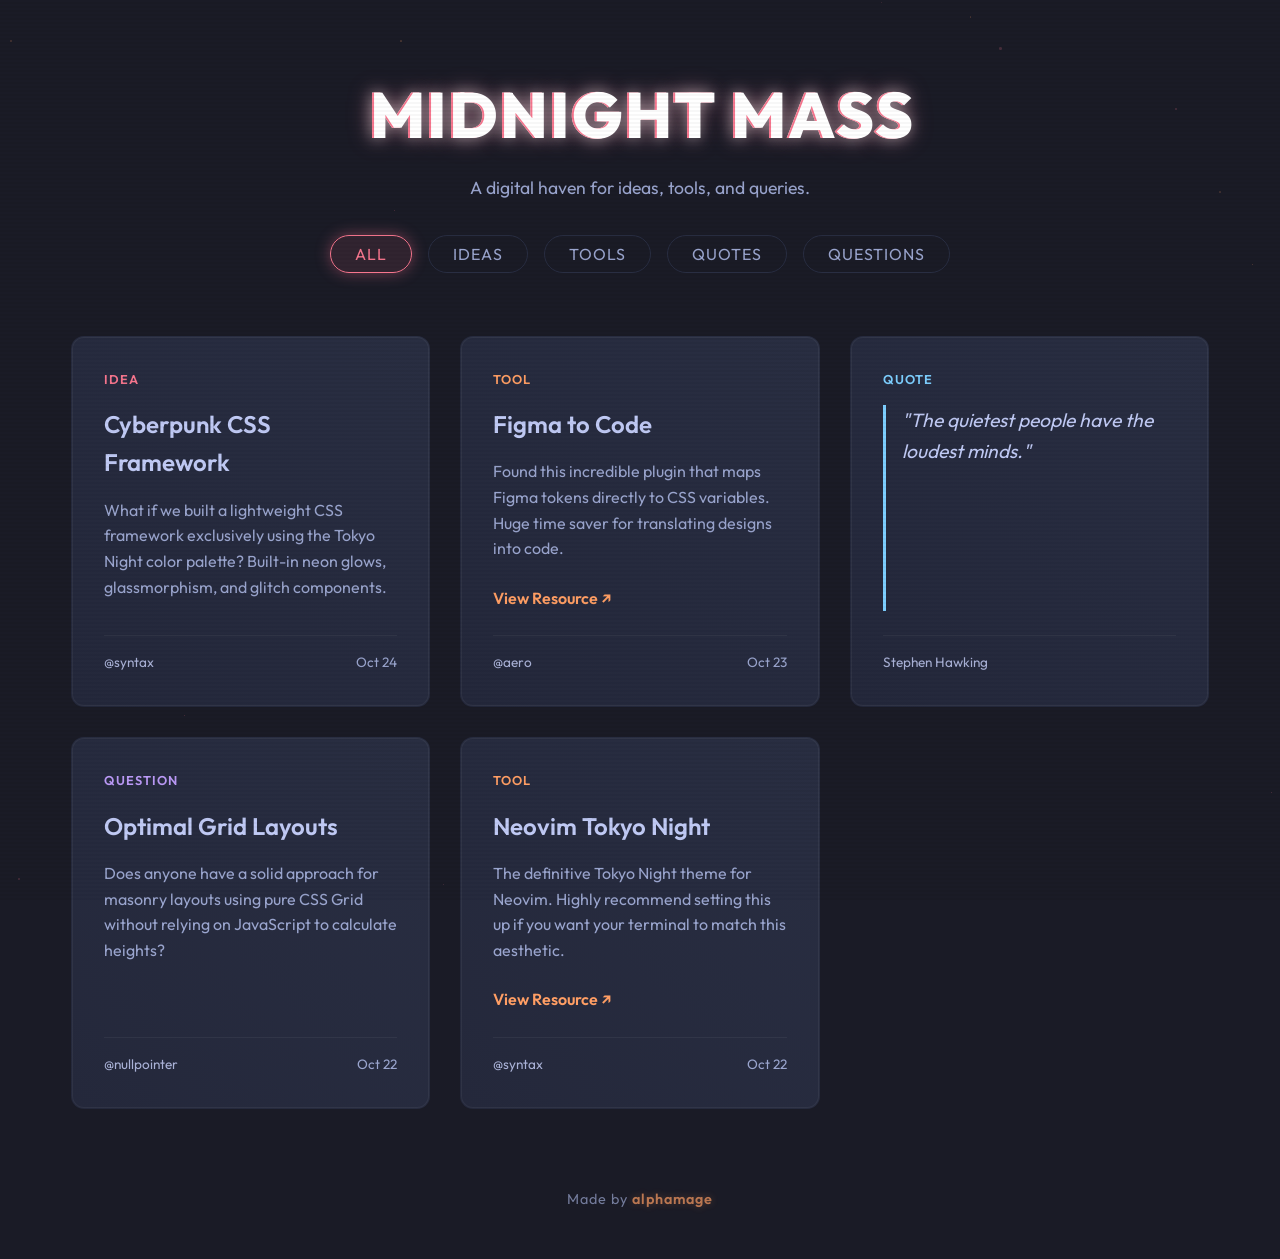
==== index.html @ f2aa25c3 "Initial commit: Midnight Mass community board" ====
<!DOCTYPE html>
<html lang="en">
<head>
    <meta charset="UTF-8">
    <meta name="viewport" content="width=device-width, initial-scale=1.0">
    <title>Midnight Mass</title>
    <!-- Use Google Fonts Outfit as a fallback for Gued -->
    <link rel="preconnect" href="https://fonts.googleapis.com">
    <link rel="preconnect" href="https://fonts.gstatic.com" crossorigin>
    <link href="https://fonts.googleapis.com/css2?family=Outfit:wght@300;400;600;800&display=swap" rel="stylesheet">
    <link rel="stylesheet" href="styles.css">
</head>
<body>
    <div class="particles" id="particles"></div>
    <div class="scanlines"></div>

    <header>
        <div class="logo-container">
            <h1 class="glitch" data-text="MIDNIGHT MASS">MIDNIGHT MASS</h1>
            <p class="subtitle">A digital haven for ideas, tools, and queries.</p>
        </div>
        <nav class="filter-nav">
            <button class="filter-btn active" data-filter="all">All</button>
            <button class="filter-btn" data-filter="idea">Ideas</button>
            <button class="filter-btn" data-filter="tool">Tools</button>
            <button class="filter-btn" data-filter="quote">Quotes</button>
            <button class="filter-btn" data-filter="question">Questions</button>
        </nav>
    </header>

    <main class="grid-container" id="board">
        <!-- Idea Card -->
        <article class="card idea animate-on-scroll">
            <div class="card-glow"></div>
            <div class="card-content">
                <span class="tag">Idea</span>
                <h2>Cyberpunk CSS Framework</h2>
                <p>What if we built a lightweight CSS framework exclusively using the Tokyo Night color palette? Built-in neon glows, glassmorphism, and glitch components.</p>
                <div class="meta">
                    <span class="author">@syntax</span>
                    <span class="date">Oct 24</span>
                </div>
            </div>
        </article>

        <!-- Tool Card -->
        <article class="card tool animate-on-scroll">
            <div class="card-glow"></div>
            <div class="card-content">
                <span class="tag">Tool</span>
                <h2>Figma to Code</h2>
                <p>Found this incredible plugin that maps Figma tokens directly to CSS variables. Huge time saver for translating designs into code.</p>
                <a href="#" class="card-link">View Resource ↗</a>
                <div class="meta">
                    <span class="author">@aero</span>
                    <span class="date">Oct 23</span>
                </div>
            </div>
        </article>

        <!-- Quote Card -->
        <article class="card quote animate-on-scroll">
            <div class="card-glow"></div>
            <div class="card-content">
                <span class="tag">Quote</span>
                <blockquote class="cyber-quote">
                    "The quietest people have the loudest minds."
                </blockquote>
                <div class="meta">
                    <span class="author">Stephen Hawking</span>
                </div>
            </div>
        </article>

        <!-- Question Card -->
        <article class="card question animate-on-scroll">
            <div class="card-glow"></div>
            <div class="card-content">
                <span class="tag">Question</span>
                <h2>Optimal Grid Layouts</h2>
                <p>Does anyone have a solid approach for masonry layouts using pure CSS Grid without relying on JavaScript to calculate heights?</p>
                <div class="meta">
                    <span class="author">@nullpointer</span>
                    <span class="date">Oct 22</span>
                </div>
            </div>
        </article>
        
        <!-- Another Tool -->
        <article class="card tool animate-on-scroll">
            <div class="card-glow"></div>
            <div class="card-content">
                <span class="tag">Tool</span>
                <h2>Neovim Tokyo Night</h2>
                <p>The definitive Tokyo Night theme for Neovim. Highly recommend setting this up if you want your terminal to match this aesthetic.</p>
                <a href="#" class="card-link">View Resource ↗</a>
                <div class="meta">
                    <span class="author">@syntax</span>
                    <span class="date">Oct 22</span>
                </div>
            </div>
        </article>
    </main>

    <footer class="site-footer">
        <p>Made by <span class="creator">alphamage</span></p>
    </footer>

    <script src="script.js"></script>
</body>
</html>
---- styles.css ----
:root {
    --bg-color: #1a1b26;
    --surface-color: #24283b;
    --surface-hover: #292e42;
    --text-primary: #c0caf5;
    --text-secondary: #9aa5ce;
    --dark-pink: #f7768e;
    --light-orange: #ff9e64;
    --cyan: #7dcfff;
    --purple: #bb9af7;
    --font-family: 'Gued', 'Outfit', sans-serif;
}

* {
    margin: 0;
    padding: 0;
    box-sizing: border-box;
}

body {
    background-color: var(--bg-color);
    color: var(--text-primary);
    font-family: var(--font-family);
    line-height: 1.6;
    min-height: 100vh;
    overflow-x: hidden;
    position: relative;
}

/* Background Effects */
.scanlines {
    position: fixed;
    top: 0;
    left: 0;
    width: 100vw;
    height: 100vh;
    background: linear-gradient(to bottom, rgba(255,255,255,0), rgba(255,255,255,0) 50%, rgba(0,0,0,0.1) 50%, rgba(0,0,0,0.1));
    background-size: 100% 4px;
    z-index: 9999;
    pointer-events: none;
    opacity: 0.3;
}

/* Header */
header {
    text-align: center;
    padding: 4rem 2rem 2rem;
    position: relative;
    z-index: 10;
}

.logo-container {
    margin-bottom: 2rem;
}

.glitch {
    font-size: 4rem;
    font-weight: 800;
    text-transform: uppercase;
    position: relative;
    display: inline-block;
    color: #ffffff;
    text-shadow: 0 0 15px rgba(255, 255, 255, 0.5), 0 0 25px rgba(247, 118, 142, 0.4);
    letter-spacing: 2px;
}

.glitch::before, .glitch::after {
    content: attr(data-text);
    position: absolute;
    top: 0;
    left: 0;
    width: 100%;
    height: 100%;
}

.glitch::before {
    left: 2px;
    text-shadow: -2px 0 var(--dark-pink);
    clip: rect(24px, 550px, 90px, 0);
    animation: glitch-anim 3s infinite linear alternate-reverse;
}

.glitch::after {
    left: -2px;
    text-shadow: -2px 0 var(--light-orange);
    clip: rect(85px, 550px, 140px, 0);
    animation: glitch-anim 2.5s infinite linear alternate-reverse;
}

@keyframes glitch-anim {
    0% { clip: rect(20px, 9999px, 86px, 0); }
    5% { clip: rect(61px, 9999px, 12px, 0); }
    10% { clip: rect(98px, 9999px, 54px, 0); }
    15% { clip: rect(33px, 9999px, 91px, 0); }
    20% { clip: rect(11px, 9999px, 34px, 0); }
    25% { clip: rect(76px, 9999px, 88px, 0); }
    30% { clip: rect(4px, 9999px, 5px, 0); }
    35% { clip: rect(40px, 9999px, 20px, 0); }
    40% { clip: rect(99px, 9999px, 66px, 0); }
    45% { clip: rect(81px, 9999px, 44px, 0); }
    50% { clip: rect(55px, 9999px, 11px, 0); }
    55% { clip: rect(22px, 9999px, 77px, 0); }
    60% { clip: rect(1px, 9999px, 33px, 0); }
    65% { clip: rect(88px, 9999px, 22px, 0); }
    70% { clip: rect(14px, 9999px, 99px, 0); }
    75% { clip: rect(77px, 9999px, 44px, 0); }
    80% { clip: rect(33px, 9999px, 88px, 0); }
    85% { clip: rect(55px, 9999px, 11px, 0); }
    90% { clip: rect(99px, 9999px, 66px, 0); }
    95% { clip: rect(22px, 9999px, 44px, 0); }
    100% { clip: rect(66px, 9999px, 88px, 0); }
}

.subtitle {
    color: var(--text-secondary);
    font-size: 1.1rem;
    margin-top: 0.5rem;
}

/* Filter Navigation */
.filter-nav {
    display: flex;
    justify-content: center;
    gap: 1rem;
    flex-wrap: wrap;
}

.filter-btn {
    background: transparent;
    border: 1px solid var(--surface-hover);
    color: var(--text-secondary);
    padding: 0.5rem 1.5rem;
    border-radius: 30px;
    cursor: pointer;
    font-family: inherit;
    font-size: 1rem;
    transition: all 0.3s ease;
    text-transform: uppercase;
    letter-spacing: 1px;
}

.filter-btn:hover {
    border-color: var(--dark-pink);
    color: var(--text-primary);
    box-shadow: 0 0 10px rgba(247, 118, 142, 0.3);
}

.filter-btn.active {
    background: rgba(247, 118, 142, 0.1);
    border-color: var(--dark-pink);
    color: var(--dark-pink);
    box-shadow: 0 0 15px rgba(247, 118, 142, 0.4);
}

/* Grid Layout */
.grid-container {
    max-width: 1200px;
    margin: 0 auto;
    padding: 2rem;
    display: grid;
    grid-template-columns: repeat(auto-fill, minmax(300px, 1fr));
    gap: 2rem;
    position: relative;
    z-index: 10;
}

/* Cards */
.card {
    background: var(--surface-color);
    border-radius: 12px;
    position: relative;
    transition: transform 0.3s ease, box-shadow 0.3s ease;
    cursor: default;
    opacity: 0;
    transform: translateY(20px);
}

.card.visible {
    opacity: 1;
    transform: translateY(0);
}

.card::before {
    content: '';
    position: absolute;
    top: -1px; left: -1px; right: -1px; bottom: -1px;
    background: linear-gradient(45deg, var(--surface-color), var(--surface-hover));
    z-index: -1;
    border-radius: 13px;
    transition: all 0.3s ease;
}

.card:hover {
    transform: translateY(-5px);
    box-shadow: 0 10px 20px rgba(0,0,0,0.3);
}

/* Glow Effect */
.card-glow {
    position: absolute;
    width: 100%;
    height: 100%;
    top: 0;
    left: 0;
    border-radius: 12px;
    box-shadow: inset 0 0 0 1px rgba(255,255,255,0.05);
    transition: all 0.3s ease;
    pointer-events: none;
}

.card:hover .card-glow {
    box-shadow: inset 0 0 0 1px var(--dark-pink), 0 0 20px rgba(247, 118, 142, 0.2);
}

/* Alternate Glow for different types */
.card.tool:hover .card-glow { box-shadow: inset 0 0 0 1px var(--light-orange), 0 0 20px rgba(255, 158, 100, 0.2); }
.card.quote:hover .card-glow { box-shadow: inset 0 0 0 1px var(--cyan), 0 0 20px rgba(125, 207, 255, 0.2); }
.card.question:hover .card-glow { box-shadow: inset 0 0 0 1px var(--purple), 0 0 20px rgba(187, 154, 247, 0.2); }

.card-content {
    padding: 2rem;
    height: 100%;
    display: flex;
    flex-direction: column;
}

.tag {
    font-size: 0.8rem;
    text-transform: uppercase;
    letter-spacing: 1px;
    margin-bottom: 1rem;
    display: inline-block;
    font-weight: 600;
}

.idea .tag { color: var(--dark-pink); }
.tool .tag { color: var(--light-orange); }
.quote .tag { color: var(--cyan); }
.question .tag { color: var(--purple); }

.card h2 {
    font-size: 1.5rem;
    margin-bottom: 1rem;
    font-weight: 600;
}

.card p {
    color: var(--text-secondary);
    flex-grow: 1;
    margin-bottom: 1.5rem;
}

.cyber-quote {
    font-size: 1.2rem;
    font-style: italic;
    border-left: 3px solid var(--cyan);
    padding-left: 1rem;
    margin-bottom: 1.5rem;
    flex-grow: 1;
    color: var(--text-primary);
}

.card-link {
    color: var(--light-orange);
    text-decoration: none;
    font-weight: 600;
    margin-bottom: 1.5rem;
    display: inline-block;
    transition: color 0.2s ease;
}

.card-link:hover {
    color: #ffb86c;
    text-shadow: 0 0 8px rgba(255, 158, 100, 0.5);
}

.meta {
    display: flex;
    justify-content: space-between;
    font-size: 0.85rem;
    color: var(--text-secondary);
    border-top: 1px solid rgba(255,255,255,0.05);
    padding-top: 1rem;
    margin-top: auto;
}

.author {
    color: #a9b1d6;
}

/* Hide utility for filtering */
.hidden {
    display: none !important;
}

/* Footer */
.site-footer {
    text-align: center;
    padding: 3rem 1rem;
    position: relative;
    z-index: 10;
    color: var(--text-secondary);
    font-size: 0.9rem;
    letter-spacing: 1px;
    opacity: 0.7;
    transition: opacity 0.3s ease;
}

.site-footer:hover {
    opacity: 1;
}

.creator {
    color: var(--light-orange);
    font-weight: 600;
    text-shadow: 0 0 8px rgba(255, 158, 100, 0.4);
}

@media (max-width: 768px) {
    .glitch { font-size: 2.5rem; }
    .grid-container { gap: 1rem; padding: 1rem; }
}
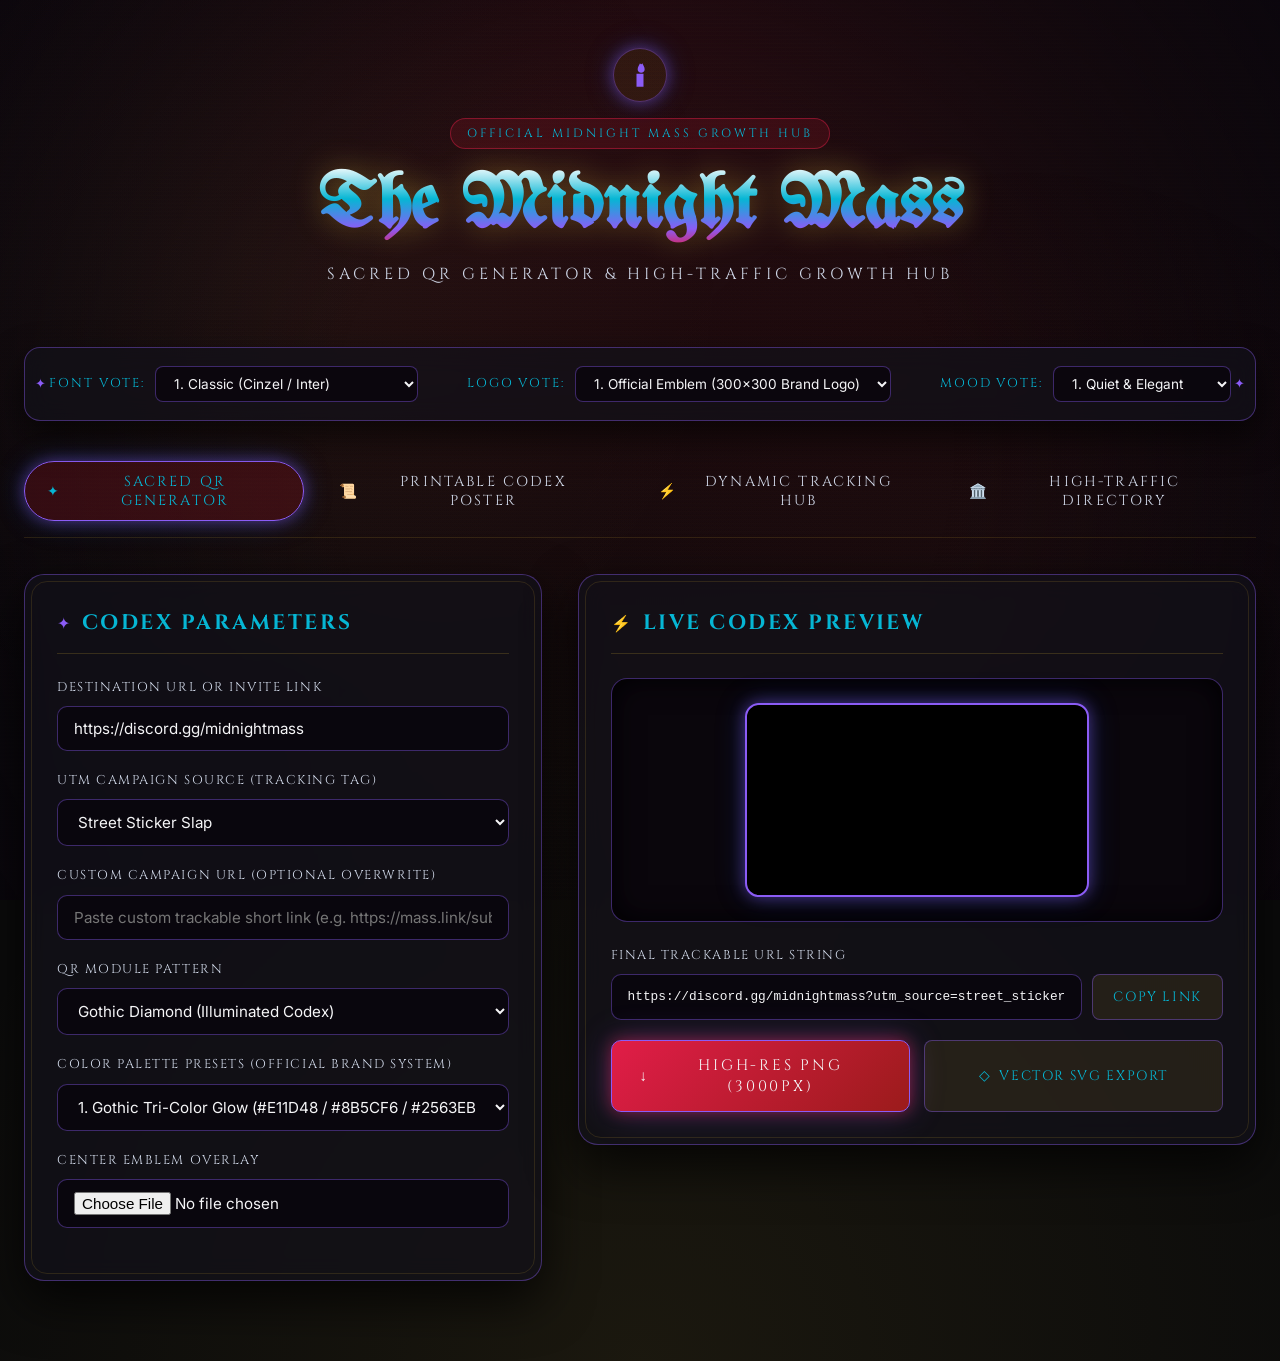
==== commit a9de89fc: "Deploy index.html" ====
--- a/index.html
+++ b/index.html
@@ -1,111 +1,362 @@
 <!DOCTYPE html>
 <html lang="en">
 <head>
-    <meta charset="UTF-8">
-    <meta name="viewport" content="width=device-width, initial-scale=1.0">
-    <title>Midnight Mass</title>
-    <!-- Use Google Fonts Outfit as a fallback for Gued -->
-    <link rel="preconnect" href="https://fonts.googleapis.com">
-    <link rel="preconnect" href="https://fonts.gstatic.com" crossorigin>
-    <link href="https://fonts.googleapis.com/css2?family=Outfit:wght@300;400;600;800&display=swap" rel="stylesheet">
-    <link rel="stylesheet" href="styles.css">
+  <meta charset="UTF-8">
+  <meta name="viewport" content="width=device-width, initial-scale=1.0">
+  <title>Midnight Mass — Sacred QR Generator & Growth Hub</title>
+  
+  <!-- Fonts -->
+  <link rel="preconnect" href="https://fonts.googleapis.com">
+  <link rel="preconnect" href="https://fonts.gstatic.com" crossorigin>
+  <link href="https://fonts.googleapis.com/css2?family=Cinzel:wght@400;600;700;900&family=Inter:wght@300;400;500;600;700&family=Playfair+Display:ital,wght@0,400;0,600;0,700;1,400&family=Source+Sans+3:wght@300;400;600&family=UnifrakturMaguntia&display=swap" rel="stylesheet">
+  
+  <!-- Sacred Codex Styles -->
+  <link rel="stylesheet" href="codex_styles.css">
 </head>
 <body>
-    <div class="particles" id="particles"></div>
-    <div class="scanlines"></div>
-
+
+  <!-- Ambient Fog & Candlelight Flicker Effect Overlay -->
+  <div class="candlelight-overlay"></div>
+
+  <div class="container">
+    
+    <!-- Sacred Header -->
     <header>
-        <div class="logo-container">
-            <h1 class="glitch" data-text="MIDNIGHT MASS">MIDNIGHT MASS</h1>
-            <p class="subtitle">A digital haven for ideas, tools, and queries.</p>
-        </div>
-        <nav class="filter-nav">
-            <button class="filter-btn active" data-filter="all">All</button>
-            <button class="filter-btn" data-filter="idea">Ideas</button>
-            <button class="filter-btn" data-filter="tool">Tools</button>
-            <button class="filter-btn" data-filter="quote">Quotes</button>
-            <button class="filter-btn" data-filter="question">Questions</button>
-        </nav>
+      <div class="sacred-emblem-header" id="headerSacredEmblem">
+        <svg viewBox="0 0 24 24"><path d="M12 2C11.5 3.5 10 5 10 7C10 8.7 11.3 10 13 10C14.7 10 16 8.7 16 7C16 5 14.5 3.5 14 2C13.5 3 12.5 3 12 2ZM9 11H15V22H9V11Z"/></svg>
+      </div>
+      <div class="brand-badge">Official Midnight Mass Growth Hub</div>
+      <h1 class="codex-hero-title">The Midnight Mass</h1>
+      <p class="codex-hero-subtitle">Sacred QR Generator & High-Traffic Growth Hub</p>
     </header>
 
-    <main class="grid-container" id="board">
-        <!-- Idea Card -->
-        <article class="card idea animate-on-scroll">
-            <div class="card-glow"></div>
-            <div class="card-content">
-                <span class="tag">Idea</span>
-                <h2>Cyberpunk CSS Framework</h2>
-                <p>What if we built a lightweight CSS framework exclusively using the Tokyo Night color palette? Built-in neon glows, glassmorphism, and glitch components.</p>
-                <div class="meta">
-                    <span class="author">@syntax</span>
-                    <span class="date">Oct 24</span>
-                </div>
-            </div>
-        </article>
-
-        <!-- Tool Card -->
-        <article class="card tool animate-on-scroll">
-            <div class="card-glow"></div>
-            <div class="card-content">
-                <span class="tag">Tool</span>
-                <h2>Figma to Code</h2>
-                <p>Found this incredible plugin that maps Figma tokens directly to CSS variables. Huge time saver for translating designs into code.</p>
-                <a href="#" class="card-link">View Resource ↗</a>
-                <div class="meta">
-                    <span class="author">@aero</span>
-                    <span class="date">Oct 23</span>
-                </div>
-            </div>
-        </article>
-
-        <!-- Quote Card -->
-        <article class="card quote animate-on-scroll">
-            <div class="card-glow"></div>
-            <div class="card-content">
-                <span class="tag">Quote</span>
-                <blockquote class="cyber-quote">
-                    "The quietest people have the loudest minds."
-                </blockquote>
-                <div class="meta">
-                    <span class="author">Stephen Hawking</span>
-                </div>
-            </div>
-        </article>
-
-        <!-- Question Card -->
-        <article class="card question animate-on-scroll">
-            <div class="card-glow"></div>
-            <div class="card-content">
-                <span class="tag">Question</span>
-                <h2>Optimal Grid Layouts</h2>
-                <p>Does anyone have a solid approach for masonry layouts using pure CSS Grid without relying on JavaScript to calculate heights?</p>
-                <div class="meta">
-                    <span class="author">@nullpointer</span>
-                    <span class="date">Oct 22</span>
-                </div>
-            </div>
-        </article>
-        
-        <!-- Another Tool -->
-        <article class="card tool animate-on-scroll">
-            <div class="card-glow"></div>
-            <div class="card-content">
-                <span class="tag">Tool</span>
-                <h2>Neovim Tokyo Night</h2>
-                <p>The definitive Tokyo Night theme for Neovim. Highly recommend setting this up if you want your terminal to match this aesthetic.</p>
-                <a href="#" class="card-link">View Resource ↗</a>
-                <div class="meta">
-                    <span class="author">@syntax</span>
-                    <span class="date">Oct 22</span>
-                </div>
-            </div>
-        </article>
-    </main>
-
-    <footer class="site-footer">
-        <p>Made by <span class="creator">alphamage</span></p>
-    </footer>
-
-    <script src="script.js"></script>
+    <!-- Customizer Control Bar -->
+    <div class="customizer-bar">
+      <div class="control-group">
+        <span class="control-label">Font Vote:</span>
+        <select class="control-select" id="fontSelector">
+          <option value="classic">1. Classic (Cinzel / Inter)</option>
+          <option value="softer">2. Softer (Playfair / Source Sans)</option>
+        </select>
+      </div>
+
+      <div class="control-group">
+        <span class="control-label">Logo Vote:</span>
+        <select class="control-select" id="logoSelector">
+          <option value="brand_logo_300" selected>1. Official Emblem (300x300 Brand Logo)</option>
+          <option value="candle">2. Minimal Candle</option>
+          <option value="gothic_m">3. Stylized Gothic M</option>
+          <option value="cross">4. Thin Sacred Cross</option>
+        </select>
+      </div>
+
+      <div class="control-group">
+        <span class="control-label">Mood Vote:</span>
+        <select class="control-select" id="moodSelector">
+          <option value="quiet">1. Quiet & Elegant</option>
+          <option value="heavy">2. Darker & Heavier</option>
+          <option value="cinematic">3. Moody Cinematic</option>
+        </select>
+      </div>
+    </div>
+
+    <!-- Navigation Tabs -->
+    <div class="codex-tabs">
+      <button class="tab-btn active" data-tab="qrGeneratorTab">
+        <span>✦</span> Sacred QR Generator
+      </button>
+      <button class="tab-btn" data-tab="printablePosterTab">
+        <span>📜</span> Printable Codex Poster
+      </button>
+      <button class="tab-btn" data-tab="trackingSetupTab">
+        <span>⚡</span> Dynamic Tracking Hub
+      </button>
+      <button class="tab-btn" data-tab="strategyDirectoryTab">
+        <span>🏛️</span> High-Traffic Directory
+      </button>
+    </div>
+
+    <!-- TAB 1: SACRED QR GENERATOR -->
+    <div id="qrGeneratorTab" class="tab-content app-grid">
+      
+      <!-- Controls Panel -->
+      <div class="codex-card">
+        <div class="card-title-header">
+          <div class="card-icon">✦</div>
+          <h2 class="card-title">Codex Parameters</h2>
+        </div>
+
+        <div class="form-group">
+          <label class="form-label">Destination URL or Invite Link</label>
+          <input type="text" id="baseUrlInput" class="form-input" value="https://discord.gg/midnightmass" placeholder="https://discord.gg/midnightmass">
+        </div>
+
+        <div class="form-group">
+          <label class="form-label">UTM Campaign Source (Tracking Tag)</label>
+          <select id="utmSourceSelect" class="form-select">
+            <option value="street_sticker">Street Sticker Slap</option>
+            <option value="tiktok_bio">TikTok Bio Link</option>
+            <option value="r_goth">Reddit /r/goth Post</option>
+            <option value="club_flyer">Goth Club Restroom Flyer</option>
+            <option value="apparel_tag">Merch Package Insert Card</option>
+            <option value="custom">Custom Tag...</option>
+          </select>
+        </div>
+
+        <div class="form-group">
+          <label class="form-label">Custom Campaign URL (Optional Overwrite)</label>
+          <input type="text" id="customUrlInput" class="form-input" placeholder="Paste custom trackable short link (e.g. https://mass.link/subway)">
+        </div>
+
+        <div class="form-group">
+          <label class="form-label">QR Module Pattern</label>
+          <select id="moduleShapeSelect" class="form-select">
+            <option value="gothic_diamond">Gothic Diamond (Illuminated Codex)</option>
+            <option value="rounded">Sacred Droplet (Rounded)</option>
+            <option value="cross">Gothic Cross-Dot</option>
+            <option value="square">Classic Gothic Square</option>
+          </select>
+        </div>
+
+        <div class="form-group">
+          <label class="form-label">Color Palette Presets (Official Brand System)</label>
+          <select id="colorPresetSelect" class="form-select">
+            <option value="gothic_tri_color" selected>1. Gothic Tri-Color Glow (#E11D48 / #8B5CF6 / #2563EB)</option>
+            <option value="neon_purple_blue">2. Neon Purple & Electric Blue (#8B5CF6 / #2563EB / #0B0B0B)</option>
+            <option value="cyan_abyss">3. Cyan Aura & Deep Night (#06B6D4 / #2563EB / #121119)</option>
+            <option value="crimson_blood">4. Crimson Rose & Blood Drip (#E11D48 / #9B1B1B / #0B0B0B)</option>
+          </select>
+        </div>
+
+        <div class="form-group">
+          <label class="form-label">Center Emblem Overlay</label>
+          <input type="file" id="customLogoInput" class="form-input" accept="image/*">
+        </div>
+      </div>
+
+      <!-- Live Stage & Download Panel -->
+      <div class="codex-card">
+        <div class="card-title-header">
+          <div class="card-icon">⚡</div>
+          <h2 class="card-title">Live Codex Preview</h2>
+        </div>
+
+        <div class="preview-stage">
+          <div class="canvas-wrapper">
+            <canvas id="qrCanvas"></canvas>
+          </div>
+        </div>
+
+        <div class="form-group">
+          <label class="form-label">Final Trackable URL String</label>
+          <div style="display: flex; gap: 10px;">
+            <div id="finalUrlDisplay" class="form-input" style="font-family: monospace; font-size: 0.8rem; overflow: hidden; text-overflow: ellipsis; white-space: nowrap;">
+              https://discord.gg/midnightmass?utm_source=street_sticker
+            </div>
+            <button id="copyUrlBtn" class="btn-secondary" style="white-space: nowrap;">Copy Link</button>
+          </div>
+        </div>
+
+        <div style="display: grid; grid-template-columns: 1fr 1fr; gap: 14px; margin-top: 20px;">
+          <button id="downloadPngBtn" class="btn-primary">
+            <span>↓</span> High-Res PNG (3000px)
+          </button>
+          <button id="downloadSvgBtn" class="btn-secondary">
+            <span>◇</span> Vector SVG Export
+          </button>
+        </div>
+      </div>
+    </div>
+
+    <!-- TAB 2: PRINTABLE CODEX POSTER BUILDER -->
+    <div id="printablePosterTab" class="tab-content hidden">
+      <div class="codex-card" style="max-width: 800px; margin: 0 auto;">
+        <div class="card-title-header" style="justify-content: space-between;">
+          <div style="display: flex; align-items: center; gap: 12px;">
+            <div class="card-icon">📜</div>
+            <h2 class="card-title">Printable Codex Poster / Flyer (300 DPI Ready)</h2>
+          </div>
+          <button id="printPosterBtn" class="btn-primary" style="width: auto; padding: 10px 20px;">
+            <span>🖨️</span> Print / Save PDF
+          </button>
+        </div>
+
+        <!-- Poster Print Frame -->
+        <div class="poster-preview-container">
+          <div class="poster-header-title">The Midnight Mass</div>
+          <div class="poster-subtitle">A Late-Night Sanctuary for the Sleepless</div>
+          
+          <div id="posterQrFrame" class="poster-qr-frame"></div>
+          
+          <div class="poster-cta-text">Scan to Enter the Sanctuary</div>
+          <div id="posterUrlTag" class="poster-url-badge">discord.gg/midnightmass</div>
+          
+          <div class="poster-merch-tag">
+            ✦ Midnight Mass Apparel & Merch Dropping Soon ✦<br>
+            Dark Aesthetics • Real Conversations • Quiet Intensity
+          </div>
+        </div>
+      </div>
+    </div>
+
+    <!-- TAB 3: DYNAMIC TRACKING & LINK SHORTENER GUIDE -->
+    <div id="trackingSetupTab" class="tab-content hidden">
+      <div class="codex-card" style="max-width: 860px; margin: 0 auto;">
+        <div class="card-title-header">
+          <div class="card-icon">⚡</div>
+          <h2 class="card-title">Dynamic Link & Scan Analytics Architecture</h2>
+        </div>
+
+        <p style="color: var(--muted-parchment); margin-bottom: 24px;">
+          To promote **Midnight Mass** effectively and track which stickers, flyers, or subreddits bring in the most server members, use short-link redirects that record every scan automatically.
+        </p>
+
+        <div style="display: grid; gap: 20px;">
+          <div class="strategy-item-card">
+            <h3 style="color: var(--gold-glow); font-family: var(--font-title); margin-bottom: 8px;">1. Free Dynamic Tracking Platforms</h3>
+            <p style="font-size: 0.9rem; color: var(--off-white);">
+              Create free accounts on <strong style="color: var(--gold-leaf);">Dub.co</strong>, <strong style="color: var(--gold-leaf);">Short.io</strong>, or <strong style="color: var(--gold-leaf);">Bitly</strong>.
+              Point custom short links (e.g. <code style="color: var(--gold-glow);">mass.link/subway</code>) directly to <code style="color: var(--gold-glow);">discord.gg/midnightmass?utm_source=subway</code>.
+            </p>
+          </div>
+
+          <div class="strategy-item-card">
+            <h3 style="color: var(--gold-glow); font-family: var(--font-title); margin-bottom: 8px;">2. Dynamic Redirect Advantage</h3>
+            <p style="font-size: 0.9rem; color: var(--off-white);">
+              If your Discord invite URL ever changes, dynamic short links allow you to update the destination URL without having to re-print your stickers or posters!
+            </p>
+          </div>
+
+          <div class="strategy-item-card">
+            <h3 style="color: var(--gold-glow); font-family: var(--font-title); margin-bottom: 8px;">3. Recommended Campaign Tagging Matrix</h3>
+            <ul style="padding-left: 20px; font-size: 0.9rem; color: var(--muted-parchment);">
+              <li><strong>Street Stickers</strong>: <code style="color: var(--gold-glow);">utm_source=sticker_restroom</code></li>
+              <li><strong>Campus Flyers</strong>: <code style="color: var(--gold-glow);">utm_source=poster_campus</code></li>
+              <li><strong>TikTok & Instagram Bios</strong>: <code style="color: var(--gold-glow);">utm_source=social_tiktok</code></li>
+              <li><strong>Merch Package Inserts</strong>: <code style="color: var(--gold-glow);">utm_source=merch_insert_card</code></li>
+            </ul>
+          </div>
+        </div>
+      </div>
+    </div>
+
+    <!-- TAB 4: HIGH-TRAFFIC PLACEMENT DIRECTORY -->
+    <div id="strategyDirectoryTab" class="tab-content hidden">
+      <div class="codex-card">
+        <div class="card-title-header">
+          <div class="card-icon">🏛️</div>
+          <h2 class="card-title">High-Traffic Specific Placement Directory</h2>
+        </div>
+        <p style="color: var(--muted-parchment); margin-bottom: 24px;">
+          Specific high-volume websites, subreddits, directories, and physical locations to slap QR codes and post Midnight Mass invitations for maximum conversion.
+        </p>
+
+        <div class="strategy-card-grid">
+
+          <!-- Reddit Communities -->
+          <div class="strategy-item-card">
+            <div class="strategy-header">
+              <span class="strategy-title">r/goth</span>
+              <span class="strategy-badge">Subreddit • 180k+</span>
+            </div>
+            <a href="https://reddit.com/r/goth" target="_blank" class="strategy-url-link">https://reddit.com/r/goth</a>
+            <p style="font-size: 0.85rem; color: var(--muted-parchment); margin-bottom: 12px;">
+              Post aesthetic community intros, gothic music discussions, and link in bio.
+            </p>
+            <button class="strategy-copy-btn" onclick="navigator.clipboard.writeText('https://reddit.com/r/goth')">Copy Direct Link</button>
+          </div>
+
+          <div class="strategy-item-card">
+            <div class="strategy-header">
+              <span class="strategy-title">r/DarkAcademia</span>
+              <span class="strategy-badge">Subreddit • 210k+</span>
+            </div>
+            <a href="https://reddit.com/r/DarkAcademia" target="_blank" class="strategy-url-link">https://reddit.com/r/DarkAcademia</a>
+            <p style="font-size: 0.85rem; color: var(--muted-parchment); margin-bottom: 12px;">
+              High alignment with candlelight, cathedral, and late-night aesthetic discussions.
+            </p>
+            <button class="strategy-copy-btn" onclick="navigator.clipboard.writeText('https://reddit.com/r/DarkAcademia')">Copy Direct Link</button>
+          </div>
+
+          <div class="strategy-item-card">
+            <div class="strategy-header">
+              <span class="strategy-title">r/DiscordServers</span>
+              <span class="strategy-badge">Subreddit • 120k+</span>
+            </div>
+            <a href="https://reddit.com/r/DiscordServers" target="_blank" class="strategy-url-link">https://reddit.com/r/DiscordServers</a>
+            <p style="font-size: 0.85rem; color: var(--muted-parchment); margin-bottom: 12px;">
+              Direct server promotion sub. Post high-res poster graphics with embedded QR code.
+            </p>
+            <button class="strategy-copy-btn" onclick="navigator.clipboard.writeText('https://reddit.com/r/DiscordServers')">Copy Direct Link</button>
+          </div>
+
+          <!-- Discord Listing Platforms -->
+          <div class="strategy-item-card">
+            <div class="strategy-header">
+              <span class="strategy-title">Disboard Server List</span>
+              <span class="strategy-badge">Top Directory</span>
+            </div>
+            <a href="https://disboard.org" target="_blank" class="strategy-url-link">https://disboard.org</a>
+            <p style="font-size: 0.85rem; color: var(--muted-parchment); margin-bottom: 12px;">
+              Add tags: <code style="color: var(--gold-glow);">goth</code>, <code style="color: var(--gold-glow);">night-owl</code>, <code style="color: var(--gold-glow);">chill</code>, <code style="color: var(--gold-glow);">aesthetic</code>. Bump every 2 hours.
+            </p>
+            <button class="strategy-copy-btn" onclick="navigator.clipboard.writeText('https://disboard.org')">Copy Direct Link</button>
+          </div>
+
+          <div class="strategy-item-card">
+            <div class="strategy-header">
+              <span class="strategy-title">Top.gg Server Directory</span>
+              <span class="strategy-badge">Top Directory</span>
+            </div>
+            <a href="https://top.gg/servers" target="_blank" class="strategy-url-link">https://top.gg/servers</a>
+            <p style="font-size: 0.85rem; color: var(--muted-parchment); margin-bottom: 12px;">
+              List Midnight Mass with gothic nun preview media and official invite link.
+            </p>
+            <button class="strategy-copy-btn" onclick="navigator.clipboard.writeText('https://top.gg/servers')">Copy Direct Link</button>
+          </div>
+
+          <div class="strategy-item-card">
+            <div class="strategy-header">
+              <span class="strategy-title">VampireFreaks Network</span>
+              <span class="strategy-badge">Subculture Platform</span>
+            </div>
+            <a href="https://vampirefreaks.com" target="_blank" class="strategy-url-link">https://vampirefreaks.com</a>
+            <p style="font-size: 0.85rem; color: var(--muted-parchment); margin-bottom: 12px;">
+              Legacy gothic subculture portal & industrial music community.
+            </p>
+            <button class="strategy-copy-btn" onclick="navigator.clipboard.writeText('https://vampirefreaks.com')">Copy Direct Link</button>
+          </div>
+
+          <!-- Physical Guerilla Spots -->
+          <div class="strategy-item-card">
+            <div class="strategy-header">
+              <span class="strategy-title">Underground Venue Restrooms</span>
+              <span class="strategy-badge">Physical Guerilla</span>
+            </div>
+            <span class="strategy-url-link">Goth Clubs / Industrial Venues / Alt Bars</span>
+            <p style="font-size: 0.85rem; color: var(--muted-parchment); margin-bottom: 12px;">
+              Slap 3x3" gold filigree vinyl stickers near mirror corners and stall doors.
+            </p>
+          </div>
+
+          <div class="strategy-item-card">
+            <div class="strategy-header">
+              <span class="strategy-title">Merch Package Inserts</span>
+              <span class="strategy-badge">Apparel Cross-Sell</span>
+            </div>
+            <span class="strategy-url-link">Every Hoodie / Shirt Order</span>
+            <p style="font-size: 0.85rem; color: var(--muted-parchment); margin-bottom: 12px;">
+              Insert printed illuminated codex card with QR code giving exclusive VIP role.
+            </p>
+          </div>
+
+        </div>
+      </div>
+    </div>
+
+  </div>
+
+  <!-- App Script Engine -->
+  <script src="qr_app.js"></script>
 </body>
 </html>
--- a/codex_styles.css
+++ b/codex_styles.css
@@ -0,0 +1,677 @@
+/* Midnight Mass — Sacred Illuminated Codex Styling System */
+@import url('https://fonts.googleapis.com/css2?family=Cinzel:wght@400;600;700;900&family=Inter:wght@300;400;500;600;700&family=Playfair+Display:ital,wght@0,400;0,600;0,700;1,400&family=Source+Sans+3:wght@300;400;600&family=UnifrakturMaguntia&display=swap');
+
+:root {
+  /* Official Visual Foundation: Neon Nocturnal v2.0 Brand Palette */
+  --obsidian-void: #0B0B0B;
+  --deep-wine: #121119;
+  --blood-crimson: #9B1B1B;
+  --sacred-blood: #E11D48;
+  --blood-flame: #8B5CF6;
+  --gold-leaf: #8B5CF6;
+  --gold-glow: #06B6D4;
+  --muted-parchment: #D0D8E8;
+  --pure-white: #FFFFFF;
+  --off-white: #F5F5F7;
+  
+  --surface-card: rgba(18, 17, 25, 0.72);
+  --surface-card-hover: rgba(26, 28, 41, 0.9);
+  --border-gold: rgba(139, 92, 246, 0.4);
+  --border-blood: rgba(225, 29, 72, 0.45);
+  
+  --font-title: 'Cinzel', serif;
+  --font-body: 'Inter', sans-serif;
+  --font-blackletter: 'UnifrakturMaguntia', cursive;
+  
+  --glow-gold: 0 0 15px rgba(139, 92, 246, 0.45), 0 0 30px rgba(37, 99, 235, 0.25);
+  --glow-blood: 0 0 15px rgba(225, 29, 72, 0.5), 0 0 35px rgba(139, 92, 246, 0.3);
+}
+
+/* Font Variant 2: Softer */
+body.font-softer {
+  --font-title: 'Playfair Display', serif;
+  --font-body: 'Source Sans 3', sans-serif;
+}
+
+/* Mood Variant 2: Darker & Heavier */
+body.mood-heavy {
+  --obsidian-void: #040206;
+  --deep-wine: #120309;
+  --surface-card: rgba(18, 3, 9, 0.85);
+  --border-gold: rgba(212, 175, 55, 0.25);
+  --border-blood: rgba(140, 20, 36, 0.6);
+}
+
+/* Mood Variant 3: Moody Cinematic */
+body.mood-cinematic {
+  --obsidian-void: #070913;
+  --deep-wine: #141b2e;
+  --surface-card: rgba(20, 27, 46, 0.7);
+  --sacred-blood: #9e2a3b;
+  --gold-leaf: #cca043;
+}
+
+* {
+  box-sizing: border-box;
+  margin: 0;
+  padding: 0;
+}
+
+body {
+  background-color: var(--obsidian-void);
+  color: var(--off-white);
+  font-family: var(--font-body);
+  line-height: 1.6;
+  min-height: 100vh;
+  position: relative;
+  overflow-x: hidden;
+  background-image: 
+    radial-gradient(circle at 50% 0%, rgba(84, 13, 26, 0.4) 0%, transparent 65%),
+    radial-gradient(circle at 50% 100%, rgba(212, 175, 55, 0.08) 0%, transparent 50%);
+}
+
+/* Ambient Candlelight Vignette & Fog */
+body::before {
+  content: '';
+  position: fixed;
+  inset: 0;
+  pointer-events: none;
+  background: 
+    radial-gradient(circle at 50% 50%, transparent 40%, rgba(10, 6, 13, 0.85) 100%),
+    repeating-linear-gradient(0deg, rgba(212, 175, 55, 0.015) 0px, transparent 2px, transparent 4px);
+  z-index: 10;
+}
+
+/* Candle Flame Flicker Particle Overlay */
+.candlelight-overlay {
+  position: fixed;
+  inset: 0;
+  pointer-events: none;
+  z-index: 11;
+  background: radial-gradient(circle at 20% 30%, rgba(230, 198, 109, 0.04) 0%, transparent 40%),
+              radial-gradient(circle at 80% 70%, rgba(179, 32, 46, 0.04) 0%, transparent 40%);
+  animation: candleFlicker 6s infinite alternate ease-in-out;
+}
+
+@keyframes candleFlicker {
+  0% { opacity: 0.7; transform: scale(1); }
+  25% { opacity: 0.9; transform: scale(1.02); }
+  50% { opacity: 0.6; transform: scale(0.99); }
+  75% { opacity: 0.85; transform: scale(1.01); }
+  100% { opacity: 0.75; transform: scale(1); }
+}
+
+.container {
+  max-width: 1280px;
+  margin: 0 auto;
+  padding: 0 24px 80px;
+  position: relative;
+  z-index: 12;
+}
+
+/* Sacred Header */
+header {
+  padding: 48px 0 32px;
+  text-align: center;
+  position: relative;
+}
+
+.sacred-emblem-header {
+  margin: 0 auto 16px;
+  width: 54px;
+  height: 54px;
+  display: flex;
+  align-items: center;
+  justify-content: center;
+  border-radius: 50%;
+  background: rgba(212, 175, 55, 0.08);
+  border: 1px solid var(--border-gold);
+  color: var(--gold-leaf);
+  box-shadow: var(--glow-gold);
+  transition: all 0.3s ease;
+}
+
+.sacred-emblem-header svg {
+  width: 28px;
+  height: 28px;
+  fill: currentColor;
+}
+
+.brand-badge {
+  display: inline-block;
+  padding: 5px 16px;
+  background: rgba(140, 20, 36, 0.25);
+  border: 1px solid var(--border-blood);
+  border-radius: 20px;
+  font-family: var(--font-title);
+  font-size: 0.75rem;
+  letter-spacing: 0.25em;
+  color: var(--gold-glow);
+  text-transform: uppercase;
+  margin-bottom: 16px;
+}
+
+.codex-hero-title {
+  font-family: var(--font-blackletter);
+  font-size: clamp(2.8rem, 6vw, 4.8rem);
+  line-height: 1.1;
+  background: linear-gradient(180deg, var(--pure-white) 0%, var(--gold-glow) 40%, var(--gold-leaf) 75%, var(--sacred-blood) 100%);
+  -webkit-background-clip: text;
+  -webkit-text-fill-color: transparent;
+  filter: drop-shadow(0 0 15px rgba(212, 175, 55, 0.4));
+  margin-bottom: 12px;
+}
+
+.codex-hero-subtitle {
+  font-family: var(--font-title);
+  font-size: 1rem;
+  letter-spacing: 0.25em;
+  text-transform: uppercase;
+  color: var(--muted-parchment);
+}
+
+/* Customizer Bar (Controls for Fonts, Logo, Mood, Icon Style) */
+.customizer-bar {
+  background: var(--surface-card);
+  backdrop-filter: blur(12px);
+  border: 1px solid var(--border-gold);
+  border-radius: 16px;
+  padding: 18px 24px;
+  margin: 28px 0 40px;
+  display: flex;
+  flex-wrap: wrap;
+  align-items: center;
+  justify-content: space-between;
+  gap: 20px;
+  box-shadow: 0 15px 35px rgba(0,0,0,0.6);
+  position: relative;
+}
+
+.customizer-bar::before, .customizer-bar::after {
+  content: '✦';
+  position: absolute;
+  color: var(--gold-leaf);
+  font-size: 0.8rem;
+  top: 50%;
+  transform: translateY(-50%);
+}
+.customizer-bar::before { left: 10px; }
+.customizer-bar::after { right: 10px; }
+
+.control-group {
+  display: flex;
+  align-items: center;
+  gap: 10px;
+}
+
+.control-label {
+  font-family: var(--font-title);
+  font-size: 0.8rem;
+  letter-spacing: 0.15em;
+  text-transform: uppercase;
+  color: var(--gold-glow);
+  white-space: nowrap;
+}
+
+.control-select, .control-btn {
+  background: rgba(10, 6, 13, 0.8);
+  border: 1px solid var(--border-gold);
+  color: var(--off-white);
+  padding: 8px 14px;
+  border-radius: 8px;
+  font-size: 0.85rem;
+  font-family: var(--font-body);
+  outline: none;
+  cursor: pointer;
+  transition: all 0.25s ease;
+}
+
+.control-select:hover, .control-btn:hover {
+  border-color: var(--gold-leaf);
+  box-shadow: 0 0 12px rgba(212, 175, 55, 0.3);
+}
+
+.control-btn.active {
+  background: rgba(212, 175, 55, 0.2);
+  border-color: var(--gold-leaf);
+  color: var(--gold-glow);
+  box-shadow: var(--glow-gold);
+}
+
+/* Nav Tabs */
+.codex-tabs {
+  display: flex;
+  justify-content: center;
+  gap: 12px;
+  margin-bottom: 36px;
+  border-bottom: 1px solid rgba(212, 175, 55, 0.15);
+  padding-bottom: 16px;
+}
+
+.tab-btn {
+  background: transparent;
+  border: 1px solid transparent;
+  color: var(--muted-parchment);
+  font-family: var(--font-title);
+  font-size: 0.9rem;
+  letter-spacing: 0.15em;
+  text-transform: uppercase;
+  padding: 10px 22px;
+  border-radius: 30px;
+  cursor: pointer;
+  transition: all 0.3s ease;
+  display: flex;
+  align-items: center;
+  gap: 8px;
+}
+
+.tab-btn:hover {
+  color: var(--gold-glow);
+  border-color: rgba(212, 175, 55, 0.3);
+}
+
+.tab-btn.active {
+  color: var(--gold-glow);
+  background: rgba(140, 20, 36, 0.3);
+  border-color: var(--gold-leaf);
+  box-shadow: var(--glow-gold);
+}
+
+/* Main Grid Layout */
+.app-grid {
+  display: grid;
+  grid-template-columns: 1fr 1fr;
+  gap: 36px;
+  align-items: start;
+}
+
+@media (max-width: 992px) {
+  .app-grid {
+    grid-template-columns: 1fr;
+  }
+}
+
+/* Illuminated Manuscript Card */
+.codex-card {
+  background: var(--surface-card);
+  backdrop-filter: blur(12px);
+  border: 1px solid var(--border-gold);
+  border-radius: 20px;
+  padding: 32px;
+  position: relative;
+  box-shadow: 0 20px 50px rgba(0, 0, 0, 0.75);
+}
+
+/* Gold Corner Filigree Accents */
+.codex-card::before {
+  content: '';
+  position: absolute;
+  inset: 6px;
+  border: 1px solid rgba(212, 175, 55, 0.15);
+  border-radius: 16px;
+  pointer-events: none;
+}
+
+.card-title-header {
+  display: flex;
+  align-items: center;
+  gap: 12px;
+  margin-bottom: 24px;
+  padding-bottom: 12px;
+  border-bottom: 1px solid rgba(212, 175, 55, 0.2);
+}
+
+.card-title {
+  font-family: var(--font-title);
+  font-size: 1.3rem;
+  color: var(--gold-glow);
+  letter-spacing: 0.12em;
+  text-transform: uppercase;
+}
+
+.card-icon {
+  color: var(--gold-leaf);
+  display: flex;
+  align-items: center;
+}
+
+/* Form Controls */
+.form-group {
+  margin-bottom: 20px;
+}
+
+.form-label {
+  display: block;
+  font-family: var(--font-title);
+  font-size: 0.8rem;
+  letter-spacing: 0.12em;
+  text-transform: uppercase;
+  color: var(--muted-parchment);
+  margin-bottom: 8px;
+}
+
+.form-input, .form-textarea, .form-select {
+  width: 100%;
+  background: rgba(10, 6, 13, 0.85);
+  border: 1px solid var(--border-gold);
+  border-radius: 10px;
+  padding: 12px 16px;
+  color: var(--off-white);
+  font-family: var(--font-body);
+  font-size: 0.95rem;
+  outline: none;
+  transition: all 0.25s ease;
+}
+
+.form-input:focus, .form-textarea:focus, .form-select:focus {
+  border-color: var(--gold-leaf);
+  box-shadow: 0 0 15px rgba(212, 175, 55, 0.25);
+  background: rgba(15, 8, 20, 0.95);
+}
+
+/* Preset Buttons Grid */
+.preset-grid {
+  display: grid;
+  grid-template-columns: repeat(auto-fit, minmax(130px, 1fr));
+  gap: 10px;
+}
+
+.preset-chip {
+  background: rgba(10, 6, 13, 0.7);
+  border: 1px solid rgba(212, 175, 55, 0.2);
+  border-radius: 8px;
+  padding: 8px 12px;
+  font-size: 0.8rem;
+  color: var(--muted-parchment);
+  cursor: pointer;
+  text-align: center;
+  transition: all 0.2s ease;
+}
+
+.preset-chip:hover, .preset-chip.active {
+  border-color: var(--gold-leaf);
+  color: var(--gold-glow);
+  background: rgba(140, 20, 36, 0.25);
+}
+
+/* Live Preview Canvas Frame */
+.preview-stage {
+  display: flex;
+  flex-direction: column;
+  align-items: center;
+  justify-content: center;
+  padding: 24px;
+  background: rgba(10, 6, 13, 0.9);
+  border: 1px solid var(--border-gold);
+  border-radius: 16px;
+  position: relative;
+  box-shadow: inset 0 0 30px rgba(0,0,0,0.9);
+  margin-bottom: 24px;
+}
+
+.canvas-wrapper {
+  position: relative;
+  padding: 20px;
+  background: #000;
+  border-radius: 14px;
+  border: 2px solid var(--gold-leaf);
+  box-shadow: var(--glow-gold);
+}
+
+canvas#qrCanvas {
+  display: block;
+  max-width: 100%;
+  height: auto;
+  border-radius: 6px;
+}
+
+/* Primary Action Buttons */
+.btn-primary {
+  width: 100%;
+  background: linear-gradient(135deg, var(--sacred-blood) 0%, var(--blood-crimson) 100%);
+  color: var(--off-white);
+  border: 1px solid var(--gold-leaf);
+  padding: 14px 28px;
+  border-radius: 10px;
+  font-family: var(--font-title);
+  font-size: 0.95rem;
+  letter-spacing: 0.18em;
+  text-transform: uppercase;
+  cursor: pointer;
+  box-shadow: var(--glow-blood);
+  transition: all 0.3s ease;
+  display: flex;
+  align-items: center;
+  justify-content: center;
+  gap: 10px;
+}
+
+.btn-primary:hover {
+  background: linear-gradient(135deg, var(--blood-flame) 0%, var(--sacred-blood) 100%);
+  box-shadow: 0 0 25px rgba(179, 32, 46, 0.7), var(--glow-gold);
+  transform: translateY(-2px);
+}
+
+.btn-secondary {
+  background: rgba(212, 175, 55, 0.1);
+  color: var(--gold-glow);
+  border: 1px solid var(--border-gold);
+  padding: 10px 20px;
+  border-radius: 8px;
+  font-family: var(--font-title);
+  font-size: 0.85rem;
+  letter-spacing: 0.12em;
+  text-transform: uppercase;
+  cursor: pointer;
+  transition: all 0.25s ease;
+  display: flex;
+  align-items: center;
+  justify-content: center;
+  gap: 8px;
+}
+
+.btn-secondary:hover {
+  background: rgba(212, 175, 55, 0.25);
+  border-color: var(--gold-leaf);
+  box-shadow: var(--glow-gold);
+}
+
+/* Printable Poster Layout Container */
+.poster-preview-container {
+  width: 100%;
+  max-width: 520px;
+  margin: 0 auto;
+  background: #09050b;
+  border: 3px double var(--gold-leaf);
+  border-radius: 12px;
+  padding: 32px 24px;
+  position: relative;
+  text-align: center;
+  box-shadow: 0 25px 60px rgba(0,0,0,0.9);
+}
+
+.poster-preview-container::before {
+  content: '';
+  position: absolute;
+  inset: 8px;
+  border: 1px solid rgba(212, 175, 55, 0.3);
+  pointer-events: none;
+}
+
+.poster-header-title {
+  font-family: var(--font-blackletter);
+  font-size: 2.8rem;
+  color: var(--gold-glow);
+  line-height: 1.1;
+  margin-bottom: 4px;
+  text-shadow: 0 0 10px rgba(212, 175, 55, 0.5);
+}
+
+.poster-subtitle {
+  font-family: var(--font-title);
+  font-size: 0.8rem;
+  letter-spacing: 0.3em;
+  text-transform: uppercase;
+  color: var(--sacred-blood);
+  margin-bottom: 20px;
+}
+
+.poster-qr-frame {
+  display: inline-block;
+  padding: 16px;
+  background: #000;
+  border: 2px solid var(--gold-leaf);
+  border-radius: 8px;
+  margin: 16px 0;
+  box-shadow: 0 0 20px rgba(140, 20, 36, 0.6);
+}
+
+.poster-cta-text {
+  font-family: var(--font-title);
+  font-size: 1.1rem;
+  letter-spacing: 0.15em;
+  color: var(--off-white);
+  text-transform: uppercase;
+  margin-top: 16px;
+}
+
+.poster-url-badge {
+  display: inline-block;
+  margin-top: 10px;
+  padding: 6px 18px;
+  background: rgba(140, 20, 36, 0.4);
+  border: 1px solid var(--sacred-blood);
+  border-radius: 20px;
+  font-family: monospace;
+  font-size: 0.9rem;
+  color: var(--gold-glow);
+}
+
+.poster-merch-tag {
+  margin-top: 24px;
+  padding-top: 16px;
+  border-top: 1px solid rgba(212, 175, 55, 0.2);
+  font-size: 0.75rem;
+  letter-spacing: 0.15em;
+  color: var(--muted-parchment);
+  text-transform: uppercase;
+}
+
+/* Strategy Directory Table & Cards */
+.strategy-card-grid {
+  display: grid;
+  grid-template-columns: repeat(auto-fit, minmax(320px, 1fr));
+  gap: 24px;
+  margin-top: 24px;
+}
+
+.strategy-item-card {
+  background: rgba(10, 6, 13, 0.8);
+  border: 1px solid rgba(212, 175, 55, 0.2);
+  border-radius: 12px;
+  padding: 20px;
+  transition: all 0.3s ease;
+}
+
+.strategy-item-card:hover {
+  border-color: var(--gold-leaf);
+  box-shadow: var(--glow-gold);
+  transform: translateY(-2px);
+}
+
+.strategy-header {
+  display: flex;
+  align-items: center;
+  justify-content: space-between;
+  margin-bottom: 12px;
+}
+
+.strategy-badge {
+  font-size: 0.7rem;
+  padding: 3px 10px;
+  border-radius: 12px;
+  background: rgba(140, 20, 36, 0.4);
+  color: var(--gold-glow);
+  font-family: var(--font-title);
+  letter-spacing: 0.1em;
+}
+
+.strategy-title {
+  font-family: var(--font-title);
+  font-size: 1rem;
+  color: var(--off-white);
+}
+
+.strategy-url-link {
+  color: var(--gold-leaf);
+  text-decoration: none;
+  font-size: 0.85rem;
+  word-break: break-all;
+  display: block;
+  margin: 8px 0;
+  transition: color 0.2s ease;
+}
+
+.strategy-url-link:hover {
+  color: var(--gold-glow);
+  text-decoration: underline;
+}
+
+.strategy-copy-btn {
+  font-size: 0.75rem;
+  padding: 4px 10px;
+  background: rgba(212, 175, 55, 0.15);
+  border: 1px solid var(--border-gold);
+  color: var(--gold-glow);
+  border-radius: 6px;
+  cursor: pointer;
+  transition: all 0.2s ease;
+}
+
+.strategy-copy-btn:hover {
+  background: var(--gold-leaf);
+  color: #000;
+}
+
+/* Hidden Utility Classes */
+.hidden {
+  display: none !important;
+}
+
+/* Print Overrides */
+@media print {
+  body {
+    background: #ffffff !important;
+    color: #000000 !important;
+  }
+  body::before, .candlelight-overlay, header, .customizer-bar, .codex-tabs, .btn-primary, .btn-secondary, .form-group {
+    display: none !important;
+  }
+  .poster-preview-container {
+    max-width: 100% !important;
+    border: 4px solid #000 !important;
+    background: #ffffff !important;
+    color: #000000 !important;
+    box-shadow: none !important;
+    padding: 40px !important;
+  }
+  .poster-header-title {
+    color: #000 !important;
+    text-shadow: none !important;
+  }
+  .poster-subtitle {
+    color: #8c1424 !important;
+  }
+  .poster-qr-frame {
+    border: 2px solid #000 !important;
+    box-shadow: none !important;
+  }
+  .poster-cta-text {
+    color: #000 !important;
+  }
+  .poster-url-badge {
+    background: #f0f0f0 !important;
+    border: 1px solid #333 !important;
+    color: #000 !important;
+  }
+}
